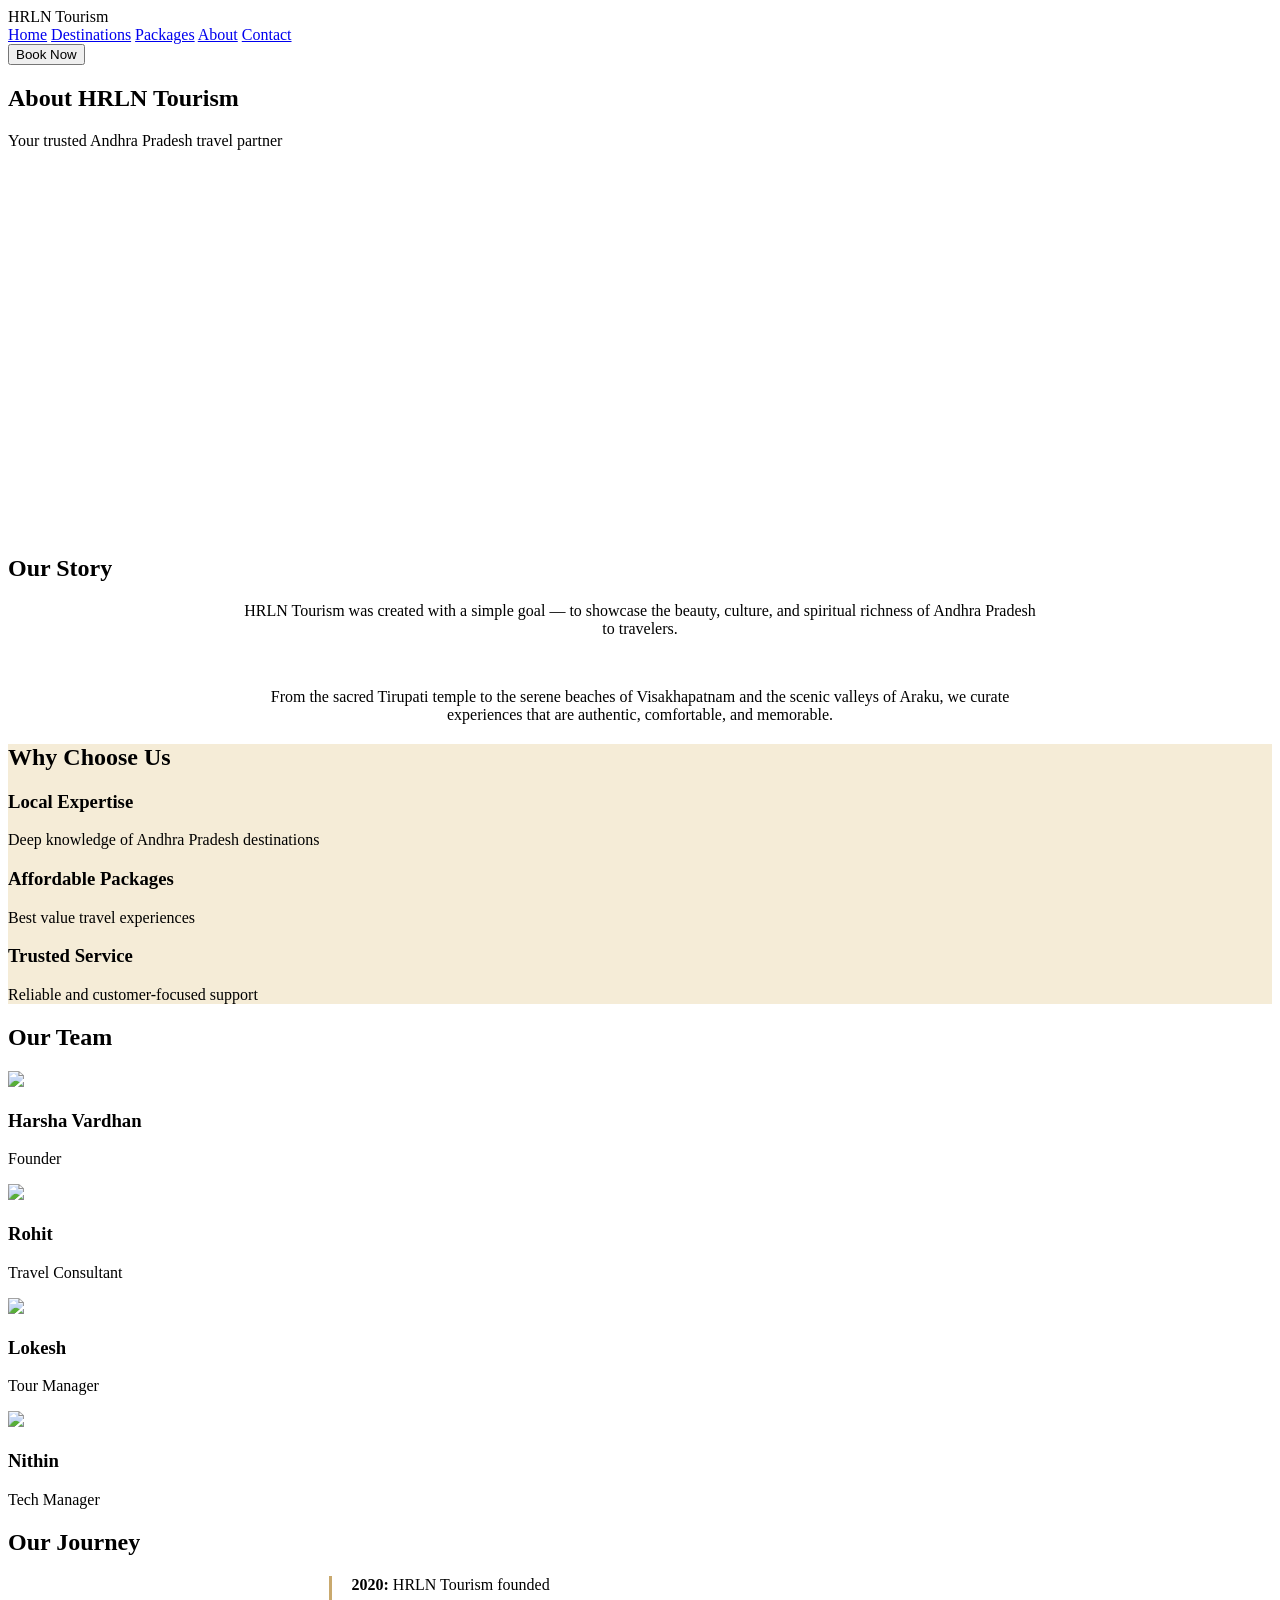
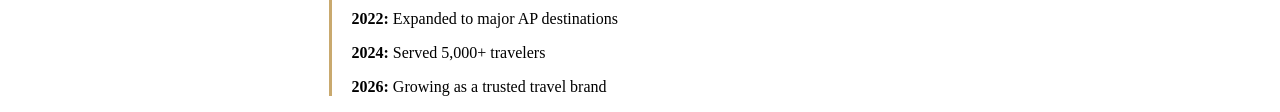
==== about.html @ cbf1e52a "Update about.html" ====
<!DOCTYPE html>
<html lang="en">
<head>
  <meta charset="UTF-8">
  <meta name="viewport" content="width=device-width, initial-scale=1.0">
  <title>About - HRLN Tourism</title>

  <link href="https://fonts.googleapis.com/css2?family=Playfair+Display:wght@600&family=Cormorant+Garamond&display=swap" rel="stylesheet">

  <link rel="stylesheet" href="style.css">

</head>

<body>

<!-- NAVBAR -->
<header class="navbar">
  <div class="logo">HRLN Tourism</div>
  <nav class="nav-links">
    <a href="index.html">Home</a>
    <a href="destinations.html">Destinations</a>
    <a href="packages.html">Packages</a>
    <a href="about.html">About</a>
    <a href="contact.html">Contact</a>
  </nav>
  <button class="btn">Book Now</button>
</header>

<!-- HERO -->
<section class="hero" style="height:50vh; background:url('https://picsum.photos/1600/900?travel,team') center/cover;">
  <div>
    <h1>About HRLN Tourism</h1>
    <p>Your trusted Andhra Pradesh travel partner</p>
  </div>
</section>

<!-- COMPANY STORY -->
<section class="section">
  <h2 class="section-title">Our Story</h2>

  <div style="max-width:800px; margin:auto; text-align:center;">
    <p>
      HRLN Tourism was created with a simple goal — to showcase the beauty,
      culture, and spiritual richness of Andhra Pradesh to travelers.
    </p>
    <br>
    <p>
      From the sacred Tirupati temple to the serene beaches of Visakhapatnam
      and the scenic valleys of Araku, we curate experiences that are
      authentic, comfortable, and memorable.
    </p>
  </div>
</section>

<!-- WHY US -->
<section class="section" style="background:#F5ECD7;">
  <h2 class="section-title">Why Choose Us</h2>

  <div class="card-grid">

    <div class="card">
      <div class="card-content">
        <h3>Local Expertise</h3>
        <p>Deep knowledge of Andhra Pradesh destinations</p>
      </div>
    </div>

    <div class="card">
      <div class="card-content">
        <h3>Affordable Packages</h3>
        <p>Best value travel experiences</p>
      </div>
    </div>

    <div class="card">
      <div class="card-content">
        <h3>Trusted Service</h3>
        <p>Reliable and customer-focused support</p>
      </div>
    </div>

  </div>
</section>

<!-- TEAM -->
<section class="section">
  <h2 class="section-title">Our Team</h2>

  <div class="card-grid">

    <div class="card">
      <img src="https://picsum.photos/300/300?person1">
      <div class="card-content">
        <h3>Harsha Vardhan</h3>
        <p>Founder</p>
      </div>
    </div>

    <div class="card">
      <img src="https://picsum.photos/300/300?person2">
      <div class="card-content">
        <h3>Rohit</h3>
        <p>Travel Consultant</p>
      </div>
    </div>

    <div class="card">
      <img src="https://picsum.photos/300/300?person3">
      <div class="card-content">
        <h3>Lokesh</h3>
        <p>Tour Manager</p>
      </div>
    </div>

    <div class="card">
      <img src="https://picsum.photos/300/300?person4">
      <div class="card-content">
        <h3>Nithin</h3>
        <p>Tech Manager</p>
      </div>
    </div>


  </div>
</section>

<!-- TIMELINE -->
<section class="section">
  <h2 class="section-title">Our Journey</h2>

  <div style="max-width:600px; margin:auto; border-left:3px solid #C9A96E; padding-left:20px;">
    <p><strong>2020:</strong> HRLN Tourism founded</p>
    <p><strong>2022:</strong> Expanded to major AP destinations</p>
    <p><strong>2024:</strong> Served 5,000+ travelers</p>
    <p><strong>2026:</strong> Growing as a trusted travel brand</p>
  </div>
</section>




</body>
</html>
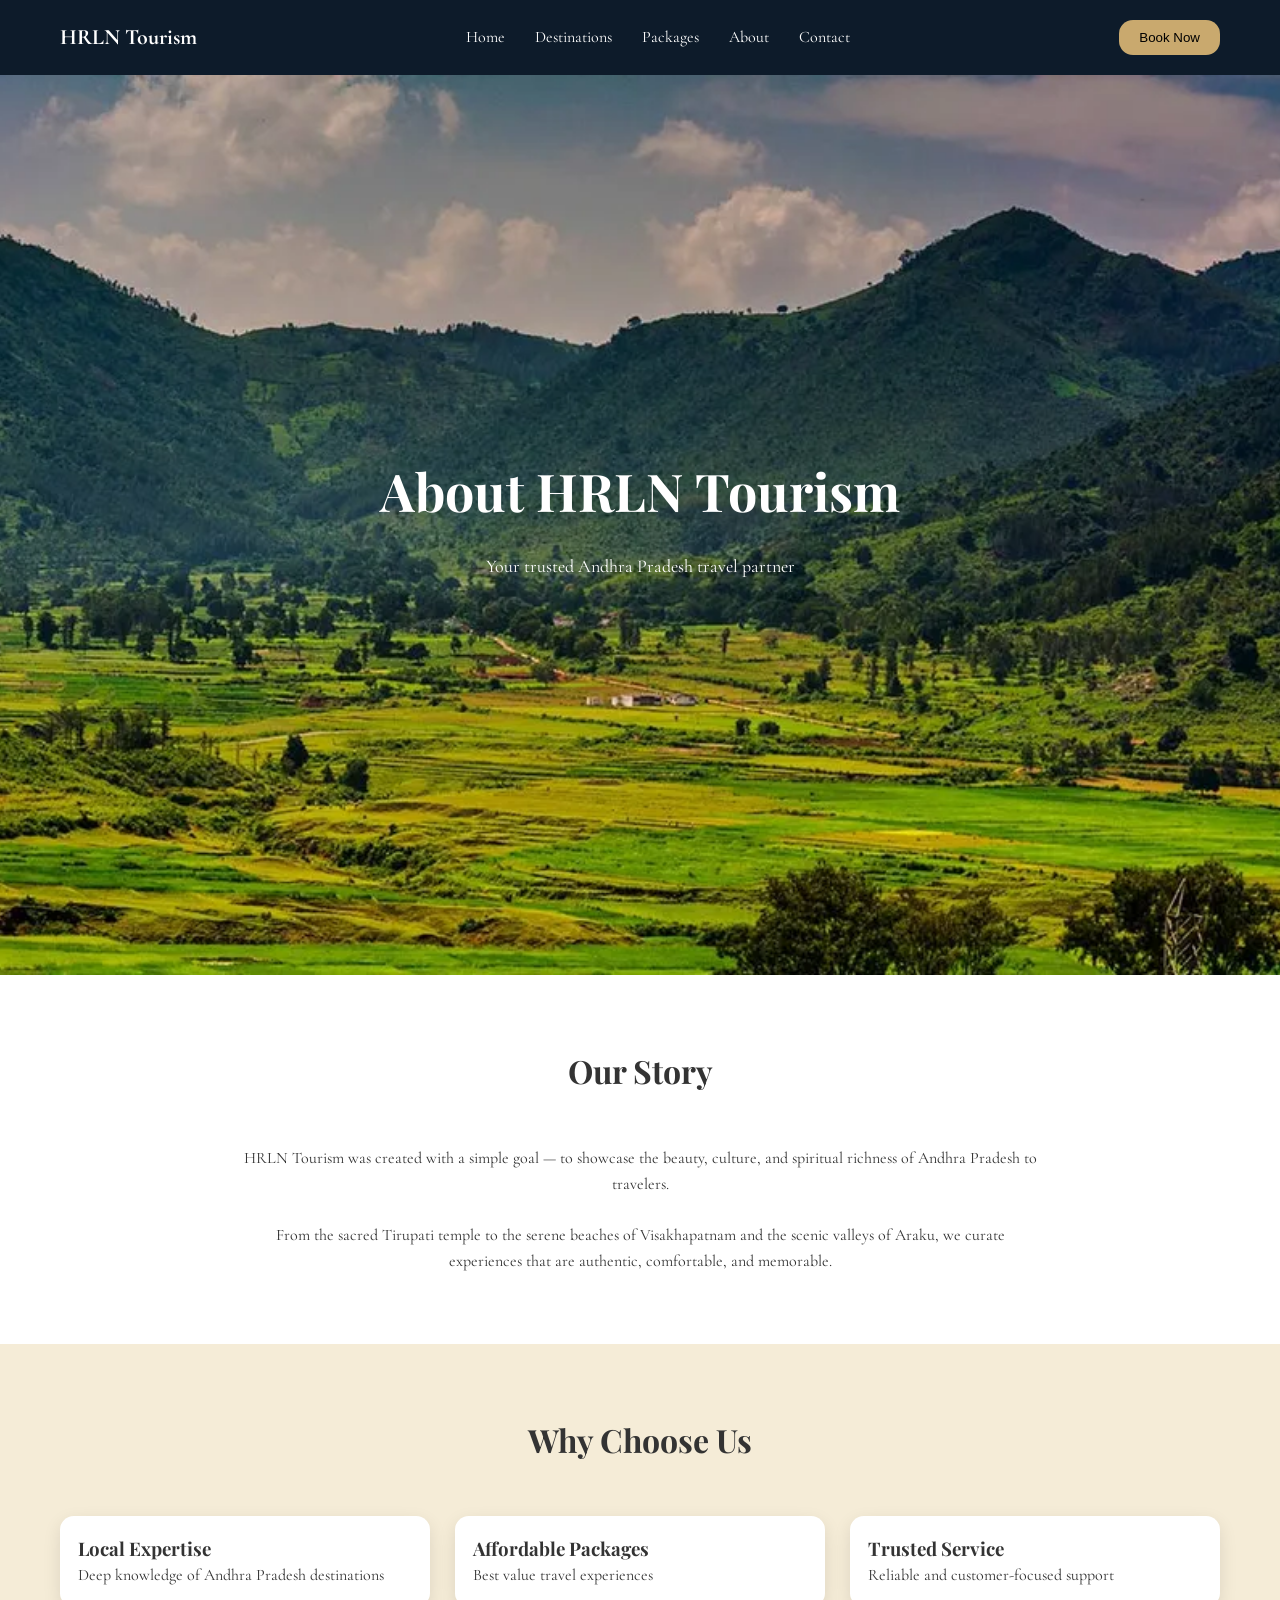
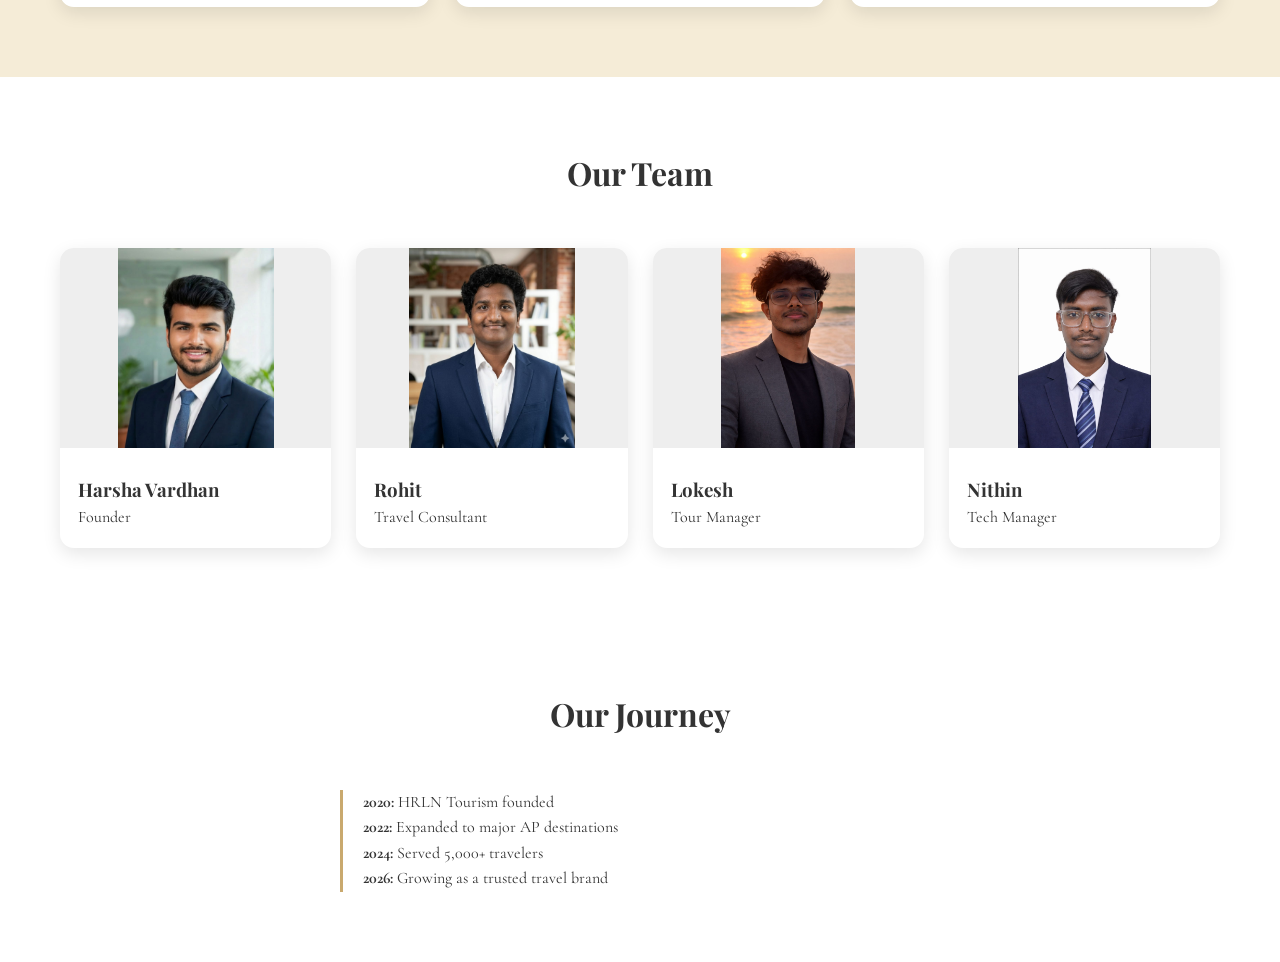
==== commit 1ec3ceba: "Update about.html" ====
--- a/about.html
+++ b/about.html
@@ -27,7 +27,7 @@
 </header>
 
 <!-- HERO -->
-<section class="hero" style="height:50vh; background:url('https://picsum.photos/1600/900?travel,team') center/cover;">
+<section class="hero" >
   <div>
     <h1>About HRLN Tourism</h1>
     <p>Your trusted Andhra Pradesh travel partner</p>
@@ -89,7 +89,7 @@
   <div class="card-grid">
 
     <div class="card">
-      <img src="https://picsum.photos/300/300?person1">
+      <img src="me.jpeg">
       <div class="card-content">
         <h3>Harsha Vardhan</h3>
         <p>Founder</p>
@@ -97,7 +97,7 @@
     </div>
 
     <div class="card">
-      <img src="https://picsum.photos/300/300?person2">
+      <img src="rohit.jpeg">
       <div class="card-content">
         <h3>Rohit</h3>
         <p>Travel Consultant</p>
@@ -105,7 +105,7 @@
     </div>
 
     <div class="card">
-      <img src="https://picsum.photos/300/300?person3">
+      <img src="lokesh.jpeg">
       <div class="card-content">
         <h3>Lokesh</h3>
         <p>Tour Manager</p>
@@ -113,7 +113,7 @@
     </div>
 
     <div class="card">
-      <img src="https://picsum.photos/300/300?person4">
+      <img src="nithin.jpeg">
       <div class="card-content">
         <h3>Nithin</h3>
         <p>Tech Manager</p>
@@ -135,6 +135,29 @@
     <p><strong>2026:</strong> Growing as a trusted travel brand</p>
   </div>
 </section>
+<script>
+
+  const images = [
+    "fimg3.webp",
+    "img1.webp",
+    "img2.webp",
+    "img3.webp",
+    "img4.webp",
+    "img5.webp",
+    "img6.webp",
+    "img7.webp",
+    "img8.webp",
+    "img9.webp",
+    
+  ];
+  
+
+  const hero = document.querySelector(".hero");
+
+  const randomImage = images[Math.floor(Math.random() * images.length)];
+
+  hero.style.background = `url('${randomImage}') center/cover no-repeat`;
+</script>
 
 
 
--- a/style.css
+++ b/style.css
@@ -0,0 +1,283 @@
+/* =========================
+   HRLN Tours & Travels CSS (style.css)
+   ========================= */
+
+/* RESET */
+*{margin:0;padding:0;box-sizing:border-box;}
+
+:root{
+  --primary:#0D1B2A;
+  --secondary:#C9A96E;
+  --light:#F5ECD7;
+  --white:#ffffff;
+  --text:#333;
+  --radius:14px;
+}
+
+body{
+  font-family:'Cormorant Garamond', serif;
+  color:var(--text);
+  line-height:1.6;
+}
+
+h1,h2,h3{
+  font-family:'Playfair Display', serif;
+}
+
+/* NAVBAR */
+.navbar{
+  display:flex;
+  justify-content:space-between;
+  align-items:center;
+  padding:20px 60px;
+  background:var(--primary);
+  color:white;
+  position:sticky;
+  top:0;
+  z-index:1000;
+}
+
+.logo{
+  font-size:22px;
+  font-weight:bold;
+}
+
+.nav-links{
+  display:flex;
+  gap:30px;
+}
+
+.nav-links a{
+  color:white;
+  text-decoration:none;
+  position:relative;
+}
+
+.nav-links a::after{
+  content:'';
+  position:absolute;
+  width:0;
+  height:2px;
+  background:var(--secondary);
+  bottom:-6px;
+  left:0;
+  transition:0.3s;
+}
+
+.nav-links a:hover::after{
+  width:100%;
+}
+
+.btn{
+  background:var(--secondary);
+  padding:10px 20px;
+  border:none;
+  border-radius:var(--radius);
+  cursor:pointer;
+  transition:0.3s;
+}
+
+.btn:hover{
+  opacity:0.85;
+}
+
+/* HERO */
+.hero{
+  height:100vh;
+  
+  display:flex;
+  align-items:center;
+  justify-content:center;
+  text-align:center;
+  color:white;
+}
+
+.hero h1{
+  font-size:52px;
+}
+
+.hero p{
+  margin:20px 0;
+  font-size:18px;
+}
+
+/* SECTIONS */
+.section{
+  padding:70px 60px;
+}
+
+.section-title{
+  text-align:center;
+  margin-bottom:50px;
+  font-size:32px;
+}
+
+/* CARDS */
+.card-grid{
+  display:grid;
+  grid-template-columns:repeat(auto-fit,minmax(260px,1fr));
+  gap:25px;
+}
+
+.card{
+  background:white;
+  border-radius:var(--radius);
+  overflow:hidden;
+  box-shadow:0 6px 18px rgba(0,0,0,0.1);
+  transition:0.3s;
+}
+
+.card:hover{
+  transform:translateY(-10px);
+}
+
+.card img{
+  width: 100%;
+  height: 200px;       /* control size */
+  object-fit: contain; /* shows full image */
+  background: #eee;    /* optional: fills empty space */
+}
+.card-content{
+  padding:18px;
+}
+
+/* FOOTER */
+.footer{
+  background:var(--primary);
+  color:white;
+  padding:50px;
+  text-align:center;
+}
+
+/* RESPONSIVE */
+@media(max-width:768px){
+  .navbar{
+    flex-direction:column;
+    gap:15px;
+  }
+
+  .hero h1{
+    font-size:34px;
+  }
+}
+/* === POPUP OVERLAY === */
+.popup-overlay {
+  display: none;
+  position: fixed;
+  inset: 0;
+  background: rgba(0, 0, 0, 0.65);
+  z-index: 1000;
+  justify-content: center;
+  align-items: center;
+}
+.popup-overlay.active {
+  display: flex;
+}
+
+/* === POPUP BOX — control size here === */
+.popup-box {
+  background: #fff;
+  border-radius: 12px;
+  width: 520px;          /* ← change width here */
+  max-width: 90vw;
+  max-height: 85vh;
+  overflow-y: auto;
+  position: relative;
+}
+
+.popup-close {
+  position: absolute;
+  top: 12px;
+  right: 16px;
+  font-size: 24px;
+  cursor: pointer;
+  background: none;
+  border: none;
+  color: #555;
+  line-height: 1;
+}
+.popup-close:hover { color: #000; }
+
+.popup-img {
+  width: 100%;
+  height: 220px;         /* ← change image height here */
+  object-fit: cover;
+  border-radius: 12px 12px 0 0;
+}
+
+.popup-body {
+  padding: 24px;
+}
+.popup-body h2 {
+  margin: 0 0 8px;
+  font-family: 'Times new roman', serif;
+  font-size: 24px;
+}
+.popup-body .popup-subtitle {
+  color: #888;
+  font-size: 14px;
+  margin: 0 0 16px;
+}
+.popup-body .popup-desc {
+  font-size: 15px;
+  line-height: 1.7;
+  color: #333;
+  margin: 0 0 16px;
+}
+.popup-body .popup-details {
+  display: flex;
+  gap: 16px;
+  flex-wrap: wrap;
+  font-size: 14px;
+  color: #555;
+  border-top: 1px solid #eee;
+  padding-top: 16px;
+}
+.popup-detail-item span {
+  display: block;
+  font-weight: 600;
+  color: #222;
+  font-size: 15px;
+}
+/* =========================
+   HRLN Animations
+   ========================= */
+
+@keyframes fadeIn {
+  from { opacity: 0; }
+  to { opacity: 1; }
+}
+
+@keyframes fadeInUp {
+  from {
+    opacity: 0;
+    transform: translateY(40px);
+  }
+  to {
+    opacity: 1;
+    transform: translateY(0);
+  }
+}
+
+@keyframes float {
+  0% { transform: translateY(0px); }
+  50% { transform: translateY(-8px); }
+  100% { transform: translateY(0px); }
+}
+
+/* Apply animations */
+.hero h1 {
+  animation: fadeInUp 1s ease forwards;
+}
+
+.hero p {
+  animation: fadeInUp 1.3s ease forwards;
+}
+
+.btn {
+  animation: fadeInUp 1.6s ease forwards;
+}
+
+.card {
+  animation: fadeInUp 0.8s ease forwards;
+}
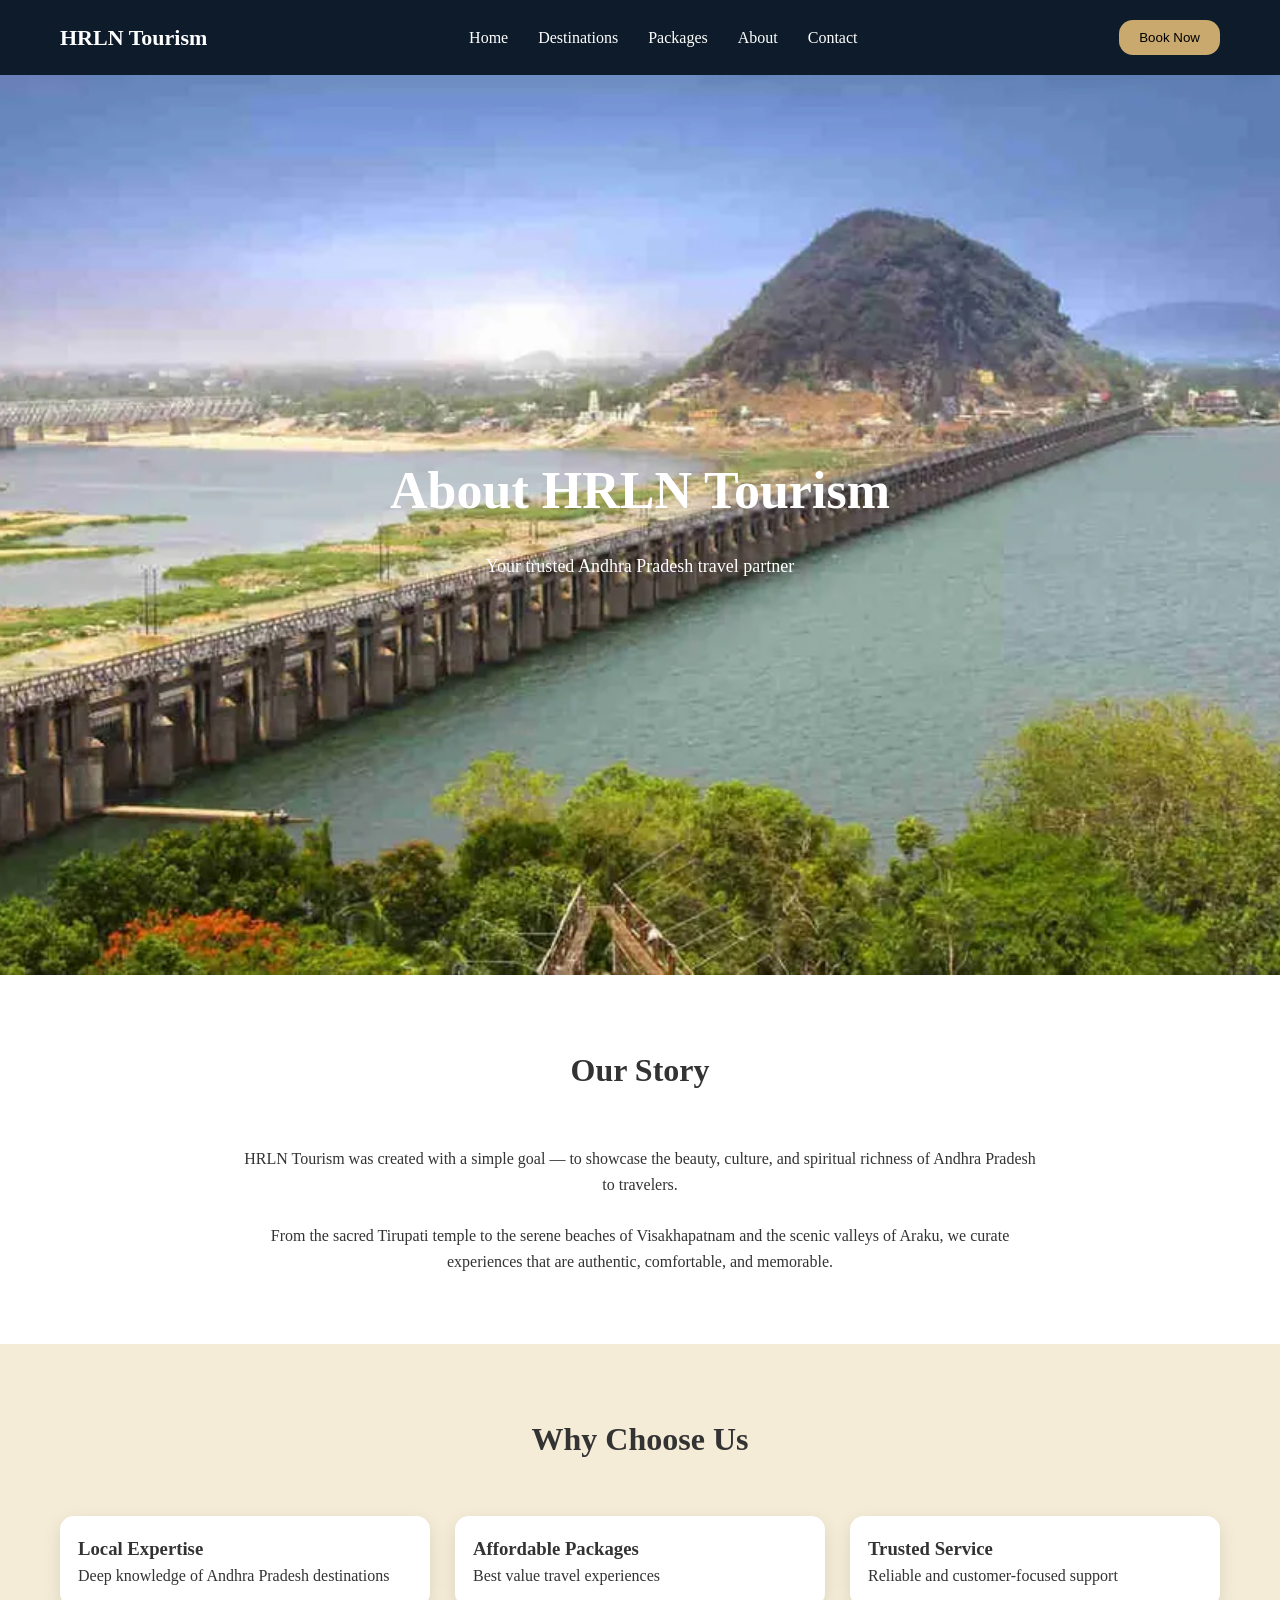
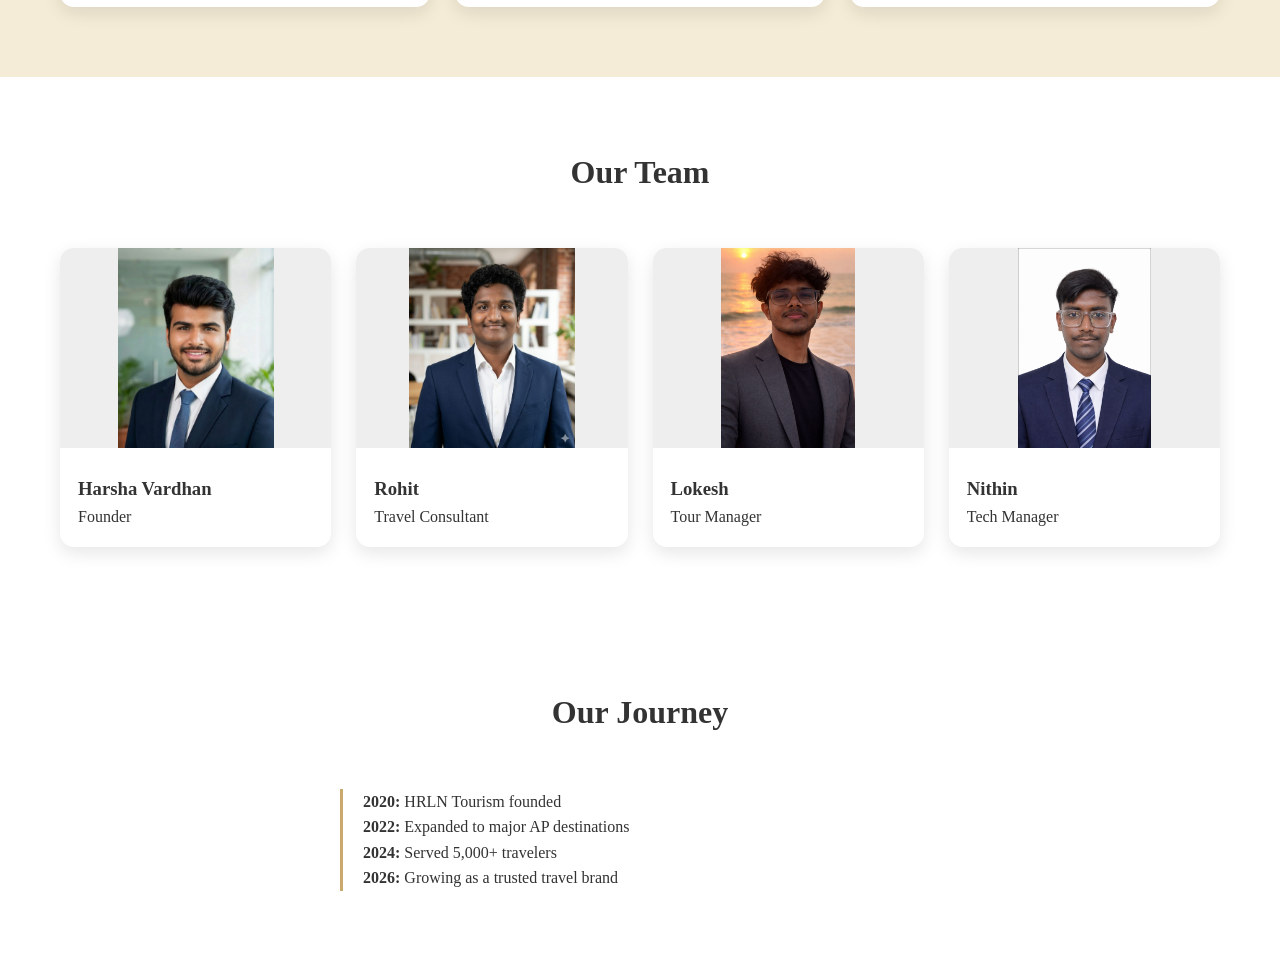
==== commit 0ee756cf: "Update about.html" ====
--- a/about.html
+++ b/about.html
@@ -5,7 +5,6 @@
   <meta name="viewport" content="width=device-width, initial-scale=1.0">
   <title>About - HRLN Tourism</title>
 
-  <link href="https://fonts.googleapis.com/css2?family=Playfair+Display:wght@600&family=Cormorant+Garamond&display=swap" rel="stylesheet">
 
   <link rel="stylesheet" href="style.css">
 
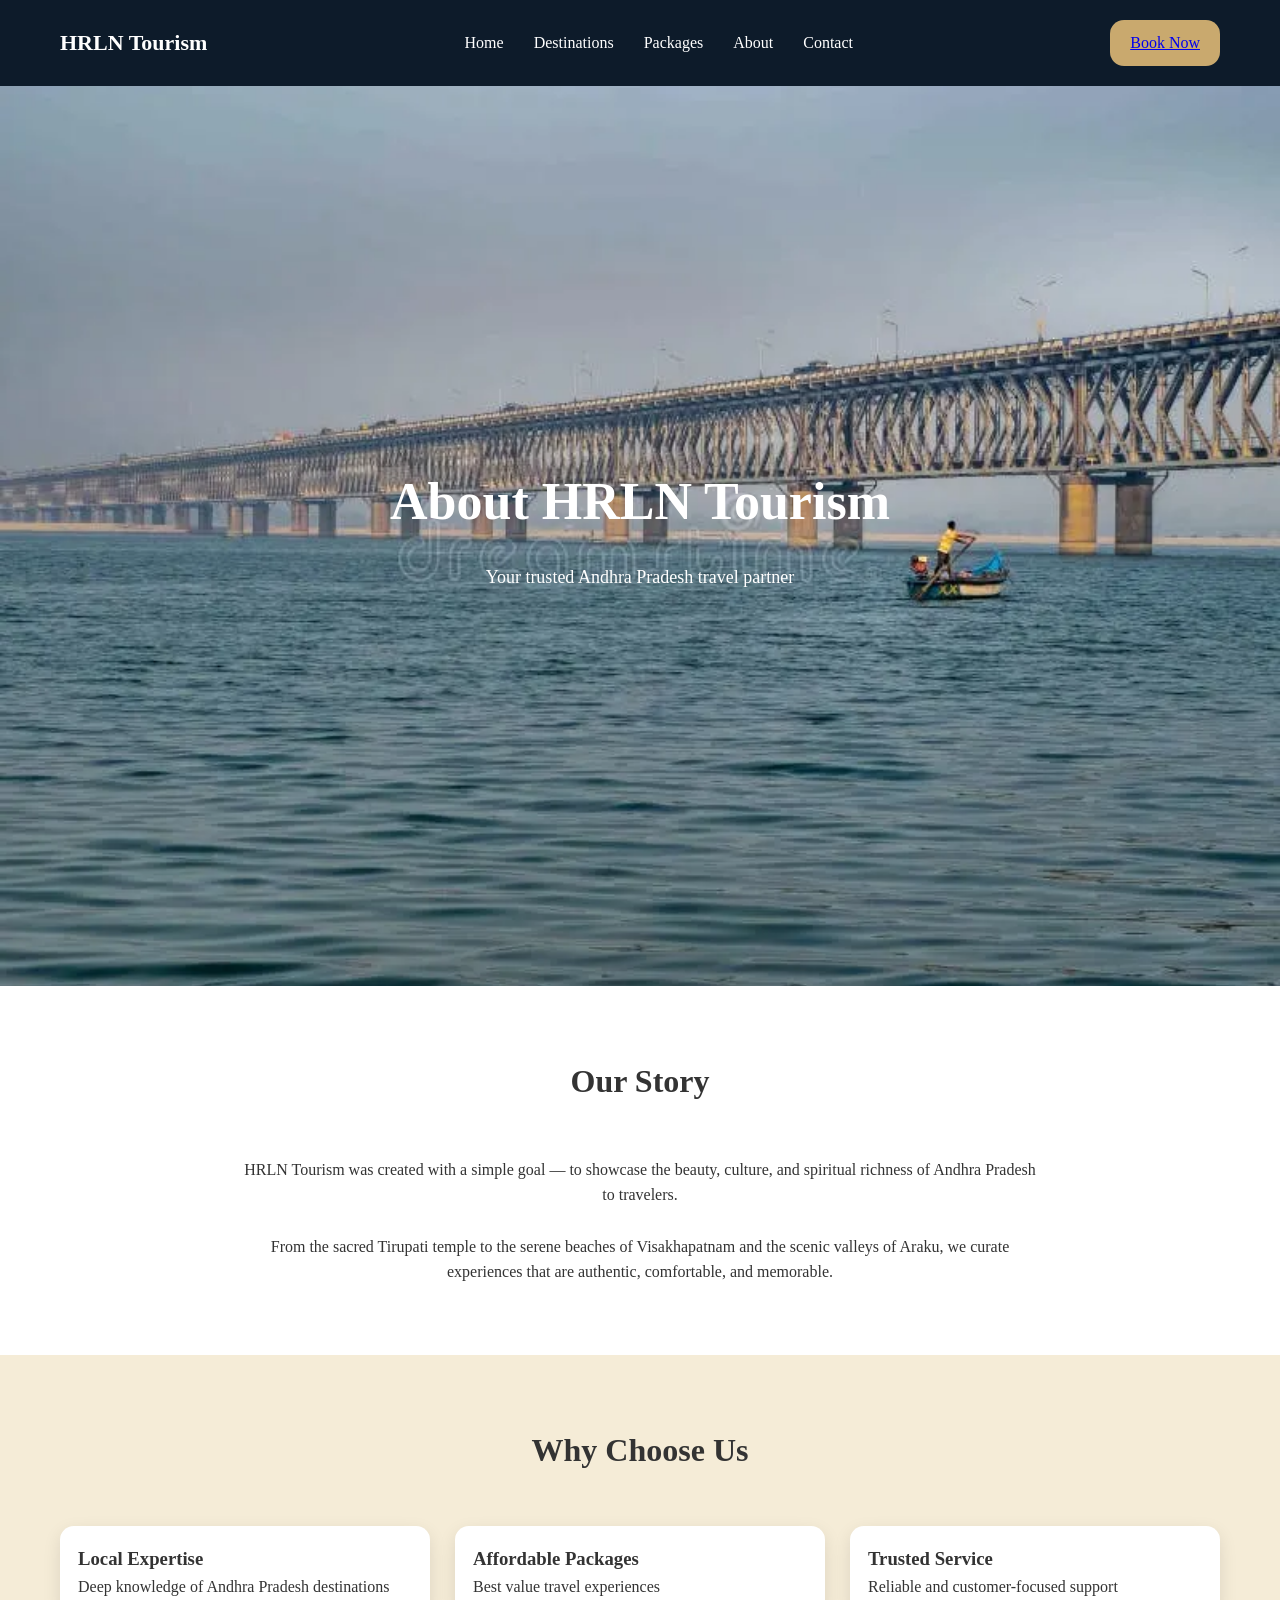
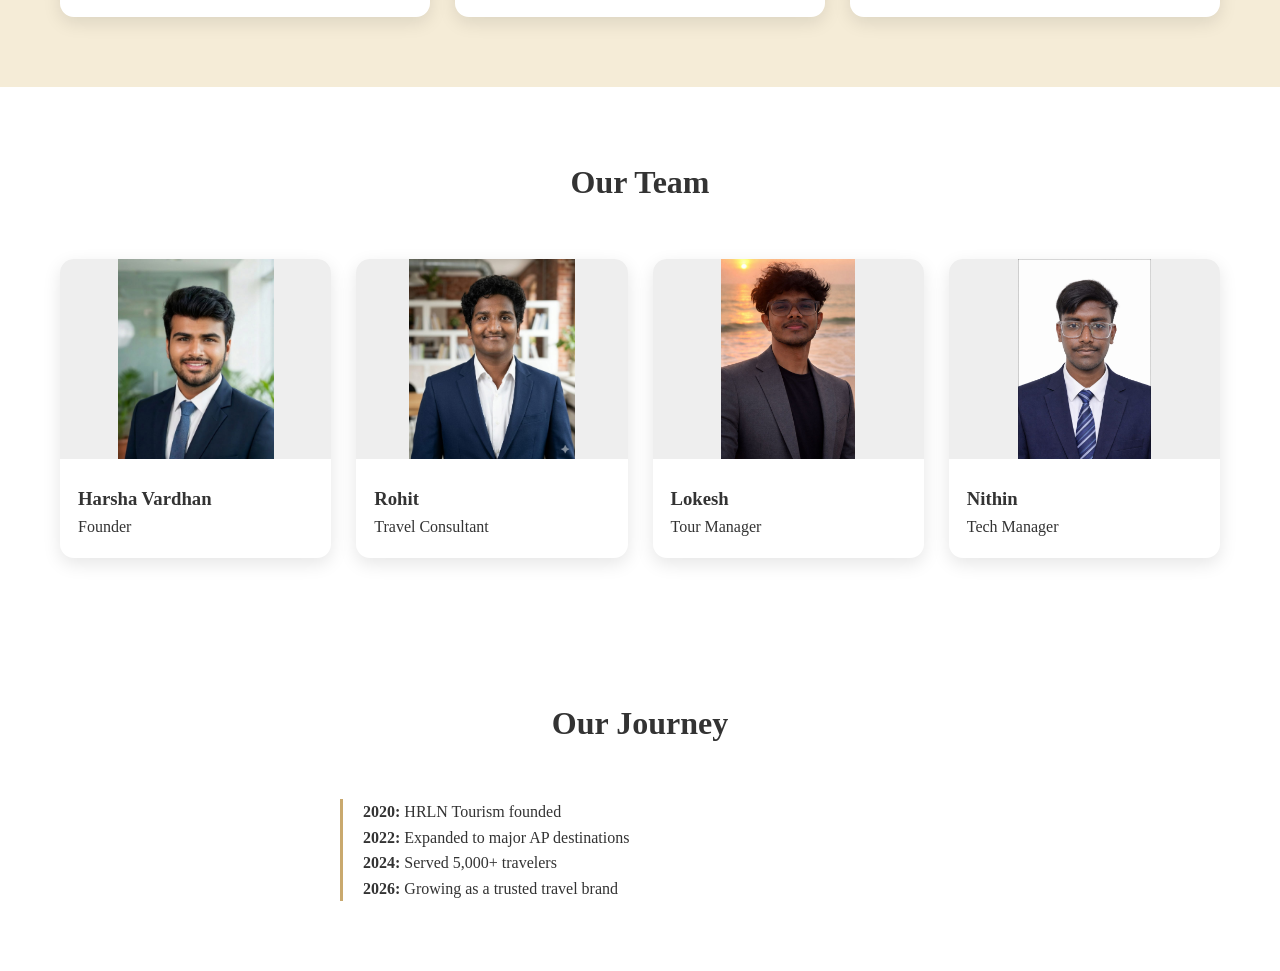
==== commit 09b57006: "Fix HTML encoding issues in about.html" ====
--- a/about.html
+++ b/about.html
@@ -22,7 +22,7 @@
     <a href="about.html">About</a>
     <a href="contact.html">Contact</a>
   </nav>
-  <button class="btn">Book Now</button>
+  <a href="packages.html" class="btn">Book Now</a>
 </header>
 
 <!-- HERO -->
--- a/style.css
+++ b/style.css
@@ -1,6 +1,204 @@
 /* =========================
    HRLN Tours & Travels CSS (style.css)
    ========================= */
+
+
+
+
+#loader{
+
+  position:fixed;
+  inset:0;
+
+  width:100%;
+  height:100vh;
+
+  display:flex;
+  justify-content:center;
+  align-items:center;
+
+  overflow:hidden;
+
+  z-index:999999;
+
+  background:
+  linear-gradient(
+    135deg,
+    rgba(13,27,42,0.92),
+    rgba(245,124,0,0.85)
+  ),
+
+  url('fimg3.webp') center/cover no-repeat;
+
+  transition:opacity 1s ease,
+  visibility 1s ease;
+
+}
+
+.loader-overlay{
+
+  position:absolute;
+  inset:0;
+
+  backdrop-filter:blur(4px);
+
+}
+
+.loader-content{
+
+  position:relative;
+
+  z-index:2;
+
+  text-align:center;
+
+  color:white;
+
+  animation:loaderFade 1.5s ease;
+
+}
+
+.loader-title{
+
+  font-size:64px;
+
+  font-family:'Playfair Display', serif;
+
+  margin-top:30px;
+
+  letter-spacing:2px;
+
+  text-shadow:0 5px 20px rgba(0,0,0,0.35);
+
+}
+
+.loader-subtitle{
+
+  margin-top:15px;
+
+  font-size:24px;
+
+  letter-spacing:4px;
+
+  text-transform:uppercase;
+
+  color:#FFE0B2;
+
+}
+
+.loader-circle{
+
+  width:120px;
+  height:120px;
+
+  margin:auto;
+
+  border-radius:50%;
+
+  border:5px solid rgba(255,255,255,0.2);
+
+  border-top:5px solid #fff;
+
+  animation:spin 1.2s linear infinite;
+
+  box-shadow:
+  0 0 30px rgba(255,255,255,0.25);
+
+}
+
+.loader-line{
+
+  width:220px;
+  height:5px;
+
+  margin:35px auto 0;
+
+  border-radius:999px;
+
+  overflow:hidden;
+
+  background:rgba(255,255,255,0.15);
+
+  position:relative;
+
+}
+
+.loader-line::before{
+
+  content:'';
+
+  position:absolute;
+
+  left:-40%;
+  top:0;
+
+  width:40%;
+  height:100%;
+
+  background:white;
+
+  animation:loadingBar 1.5s infinite ease;
+
+}
+
+.loader-hide{
+
+  opacity:0;
+  visibility:hidden;
+
+}
+
+@keyframes spin{
+
+  100%{
+    transform:rotate(360deg);
+  }
+
+}
+
+@keyframes loadingBar{
+
+  0%{
+    left:-40%;
+  }
+
+  100%{
+    left:100%;
+  }
+
+}
+
+@keyframes loaderFade{
+
+  from{
+    opacity:0;
+    transform:translateY(20px);
+  }
+
+  to{
+    opacity:1;
+    transform:translateY(0);
+  }
+
+}
+
+@media(max-width:768px){
+
+  .loader-title{
+    font-size:38px;
+  }
+
+  .loader-subtitle{
+    font-size:16px;
+    letter-spacing:2px;
+  }
+
+  .loader-circle{
+    width:90px;
+    height:90px;
+  }
+
+}
 
 /* RESET */
 *{margin:0;padding:0;box-sizing:border-box;}
@@ -281,3 +479,341 @@
 .card {
   animation: fadeInUp 0.8s ease forwards;
 }
+
+    
+   .tp-wrap{
+  width:100%;
+  max-width:600px;
+
+  background:linear-gradient(
+    135deg,
+    #FFF3E0,
+    #FFE0B2
+  );
+
+  padding:30px;
+  border-radius:20px;
+
+  box-shadow:0 10px 30px rgba(0,0,0,0.12);
+
+  margin:auto;
+}
+ 
+    .tp-header {
+      margin-bottom: 1.5rem;
+    }
+ 
+    .tp-title {
+      font-size: 24px;
+      font-weight: 600;
+      color: #1a1a1a;
+      margin-bottom: 4px;
+      display: flex;
+      align-items: center;
+      gap: 10px;
+    }
+ 
+    .tp-title i {
+      font-size: 24px;
+      color: #b45309;
+    }
+ 
+    .tp-sub {
+      font-size: 14px;
+      color: #6b6b6b;
+    }
+ 
+    .tp-section {
+     background: #FFF4E6;
+      border: 1px solid #e2ddd5;
+      border-radius: 14px;
+      padding: 1.25rem;
+      margin-bottom: 1rem;
+    }
+ 
+    .tp-section-label {
+      font-size: 12px;
+      font-weight: 600;
+      color: #888;
+      letter-spacing: 0.08em;
+      text-transform: uppercase;
+      margin-bottom: 1rem;
+      display: flex;
+      align-items: center;
+      gap: 6px;
+    }
+ 
+    .tp-row {
+      display: grid;
+      grid-template-columns: 1fr 1fr;
+      gap: 12px;
+    }
+ 
+    .tp-field {
+      display: flex;
+      flex-direction: column;
+      gap: 6px;
+    }
+ 
+    .tp-field label {
+      font-size: 14px;
+      color: #555;
+      display: flex;
+      align-items: center;
+      gap: 6px;
+    }
+ 
+    .tp-field label i {
+      font-size: 16px;
+      color: #888;
+    }
+ 
+    .tp-field input[type=number] {
+      width: 100%;
+      padding: 9px 12px;
+      border: 1px solid #ddd;
+      border-radius: 8px;
+      font-size: 15px;
+      color: #1a1a1a;
+    background: #FFF4E6;
+      outline: none;
+      transition: border-color 0.2s;
+    }
+ 
+    .tp-field input[type=number]:focus {
+      border-color: #b45309;
+     background: #FFF4E6;
+    }
+ 
+    .tp-field .hint {
+      font-size: 12px;
+      color: #aaa;
+    }
+ 
+    .prefix-wrap {
+      position: relative;
+      display: flex;
+      align-items: center;
+    }
+ 
+    .prefix-wrap .sym {
+      position: absolute;
+      left: 11px;
+      font-size: 14px;
+      color: #888;
+      pointer-events: none;
+      z-index: 1;
+    }
+ 
+    .prefix-wrap input {
+      padding-left: 26px !important;
+      width: 100%;
+      padding: 9px 12px;
+      border: 1px solid #ddd;
+      border-radius: 8px;
+      font-size: 15px;
+      color: #1a1a1a;
+      background: #fafafa;
+      outline: none;
+      transition: border-color 0.2s;
+    }
+ 
+    .prefix-wrap input:focus {
+      border-color: #b45309;
+    background: #FFF4E6;
+    }
+ 
+    .prefix-wrap input[readonly] {
+      background: #FFF4E6;
+      color: #888;
+      cursor: not-allowed;
+    }
+ 
+    .tp-price-row {
+      display: grid;
+      grid-template-columns: 1fr 1fr;
+      gap: 12px;
+      margin-bottom: 12px;
+    }
+ 
+    .tp-price-field {
+      display: flex;
+      flex-direction: column;
+      gap: 6px;
+    }
+ 
+    .tp-price-field label {
+      font-size: 14px;
+      color: #555;
+      display: flex;
+      align-items: center;
+      gap: 6px;
+    }
+ 
+    .badge-half {
+      font-size: 11px;
+     background: #FFF4E6;
+      color: #92400e;
+      border-radius: 6px;
+      padding: 2px 7px;
+      font-weight: 600;
+    }
+ 
+    .breakdown {
+      background: #FFF4E6;
+      border: 1px solid #e2ddd5;
+      border-radius: 14px;
+      padding: 1.25rem;
+      margin-top: 1rem;
+    }
+ 
+    .breakdown-title {
+      font-size: 12px;
+      font-weight: 600;
+      color: #888;
+      letter-spacing: 0.08em;
+      text-transform: uppercase;
+      margin-bottom: 1rem;
+      display: flex;
+      align-items: center;
+      gap: 6px;
+    }
+ 
+    .breakdown-line {
+      display: flex;
+      justify-content: space-between;
+      align-items: center;
+      padding: 9px 0;
+      border-bottom: 1px solid #e8e3db;
+      font-size: 14px;
+    }
+ 
+    .breakdown-line:last-child {
+      border-bottom: none;
+    }
+ 
+    .breakdown-line .label {
+      color: #666;
+      display: flex;
+      align-items: center;
+      gap: 6px;
+    }
+ 
+    .breakdown-line .label i {
+      font-size: 15px;
+      color: #999;
+    }
+ 
+    .breakdown-line .amount {
+      font-weight: 600;
+      color: #1a1a1a;
+    }
+ 
+    .total-card {
+      margin-top: 1rem;
+   background: #FFF4E6;
+      border: 1.5px solid #d97706;
+      border-radius: 14px;
+      padding: 1.25rem;
+      display: flex;
+      justify-content: space-between;
+      align-items: center;
+    }
+ 
+    .total-label {
+      font-size: 16px;
+      font-weight: 600;
+      color: #1a1a1a;
+      display: flex;
+      align-items: center;
+      gap: 8px;
+    }
+ 
+    .total-label i {
+      font-size: 20px;
+      color: #b45309;
+    }
+ 
+    .per-person-tag {
+      display: inline-block;
+      font-size: 12px;
+      background: #dbeafe;
+      color: #1e40af;
+      border-radius: 6px;
+      padding: 3px 10px;
+      margin-top: 6px;
+      font-weight: 500;
+    }
+ 
+    .total-amt {
+      font-size: 28px;
+      font-weight: 700;
+      color: #b45309;
+    }
+ 
+    .empty-state {
+      text-align: center;
+      padding: 1.5rem;
+      color: #bbb;
+      font-size: 14px;
+    }
+ 
+    .empty-state i {
+      font-size: 28px;
+      display: block;
+      margin-bottom: 8px;
+    }
+ 
+    @media (max-width: 480px) {
+      .tp-row,
+      .tp-price-row {
+        grid-template-columns: 1fr;
+      }
+      .total-amt {
+        font-size: 22px;
+      }
+    }
+    .tp-field input[type=text],
+.tp-field input[type=tel]{
+  width:100%;
+  padding:9px 12px;
+  border:1px solid #ddd;
+  border-radius:8px;
+  font-size:15px;
+  background:#fafafa;
+  outline:none;
+}
+
+.tp-field input[type=text]:focus,
+.tp-field input[type=tel]:focus{
+  border-color:#b45309;
+ background: #FFF4E6;
+}
+.final-book-btn{
+
+  width:100%;
+  margin-top:20px;
+
+  padding:14px;
+
+  border:none;
+  border-radius:12px;
+
+  background:#F57C00;
+  color:white;
+
+  font-size:18px;
+  font-weight:bold;
+
+  cursor:pointer;
+
+  transition:0.1s;
+
+}
+
+.final-book-btn:hover{
+
+  background:#E65100;
+  transform:translateY(-2px);
+
+}
